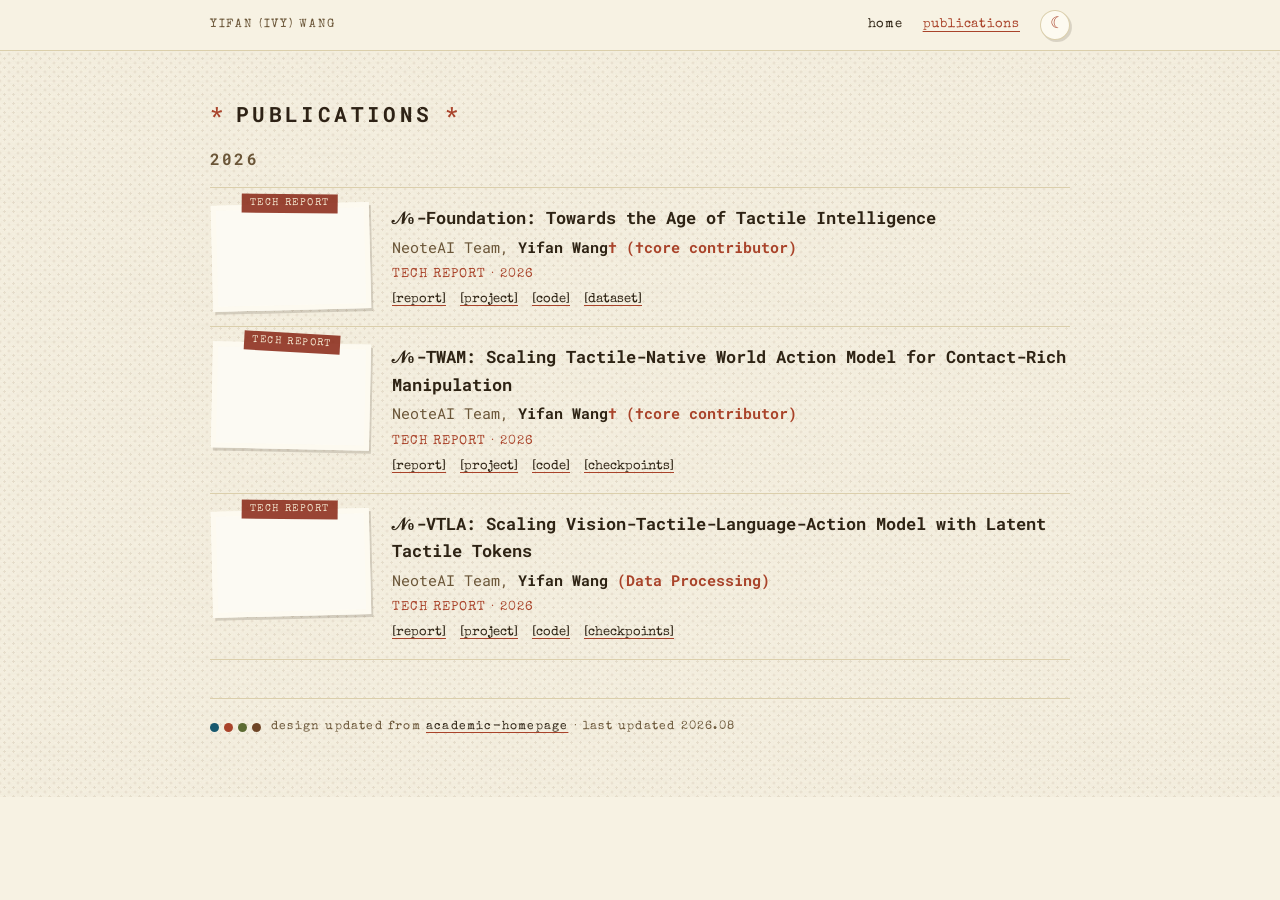
==== publications.html @ ee7c6c46 "Initial homepage: vintage letterpress design on kraft paper - index.html: bio, contacts, news, selec" ====
<!doctype html>
<html lang="en">
<head>
<meta charset="utf-8">
<meta name="viewport" content="width=device-width, initial-scale=1">
<title>Publications — Yifan (Ivy) Wang</title>
<link rel="preconnect" href="https://fonts.googleapis.com">
<link rel="preconnect" href="https://fonts.gstatic.com" crossorigin>
<link href="https://fonts.googleapis.com/css2?family=Roboto+Mono:ital,wght@0,400;0,500;0,700;1,400&family=Roboto+Slab:wght@400;700&family=Special+Elite&display=swap" rel="stylesheet">
<link rel="stylesheet" href="style.css">
</head>
<body>

<nav class="topnav">
  <div class="nav-inner">
    <span class="nav-name">yifan (ivy) wang</span>
    <div class="nav-links">
      <a href="index.html">home</a>
      <a href="publications.html" class="active">publications</a>
      <button class="theme-toggle" type="button" aria-label="Toggle light / dark mode">☾</button>
    </div>
  </div>
</nav>

<!-- 印刷磨损滤镜：rough-sm 给文字毛边，rough-lg 给色块/标签撕裂边 -->
<svg class="svg-defs" aria-hidden="true">
  <filter id="rough-sm" x="-5%" y="-5%" width="110%" height="110%">
    <feTurbulence type="fractalNoise" baseFrequency="0.15" numOctaves="3" seed="7" result="n"/>
    <feDisplacementMap in="SourceGraphic" in2="n" scale="1.6"/>
  </filter>
  <filter id="rough-lg" x="-5%" y="-5%" width="110%" height="110%">
    <feTurbulence type="fractalNoise" baseFrequency="0.055" numOctaves="4" seed="3" result="n"/>
    <feDisplacementMap in="SourceGraphic" in2="n" scale="5"/>
  </filter>
</svg>

<div class="sheet">
  <section>
    <h2 class="marker">publications</h2>
    <h3 class="year">2026</h3>
    <div class="pubs">
      <article class="pub">
        <div class="thumb" data-type="tech report"><video src="media/n0_foundation_demo.mp4" autoplay muted loop playsinline preload="metadata"></video></div>
        <div class="meta">
          <h3 class="title">𝒩₀-Foundation: Towards the Age of Tactile Intelligence</h3>
          <p class="authors">NeoteAI Team, <span class="me">Yifan Wang</span><span class="dagger">†</span> <span class="contrib">(†core contributor)</span></p>
          <span class="venue">TECH REPORT · 2026</span>
          <div class="links"><a href="https://research.neoteai.com/assets/n0-foundation-report.pdf">[report]</a> <a href="https://research.neoteai.com/n0-foundation/">[project]</a> <a href="https://github.com/neoteai/N0-Foundation">[code]</a> <a href="https://huggingface.co/datasets/NeoteAIEmbodied/OpenNeoData">[dataset]</a></div>
        </div>
      </article>
      <article class="pub">
        <div class="thumb" data-type="tech report"><video src="media/n0_twam_demo.mp4" autoplay muted loop playsinline preload="metadata"></video></div>
        <div class="meta">
          <h3 class="title">𝒩₀-TWAM: Scaling Tactile-Native World Action Model for Contact-Rich Manipulation</h3>
          <p class="authors">NeoteAI Team, <span class="me">Yifan Wang</span><span class="dagger">†</span> <span class="contrib">(†core contributor)</span></p>
          <span class="venue">TECH REPORT · 2026</span>
          <div class="links"><a href="https://research.neoteai.com/assets/n0-twam-report.pdf">[report]</a> <a href="https://research.neoteai.com/n0-twam/">[project]</a> <a href="https://github.com/neoteai/N0-TWAM">[code]</a> <a href="https://huggingface.co/NeoteAI/n0-twam-base">[checkpoints]</a></div>
        </div>
      </article>
      <article class="pub">
        <div class="thumb" data-type="tech report"><video src="media/n0_vtla_demo.mp4" autoplay muted loop playsinline preload="metadata"></video></div>
        <div class="meta">
          <h3 class="title">𝒩₀-VTLA: Scaling Vision-Tactile-Language-Action Model with Latent Tactile Tokens</h3>
          <p class="authors">NeoteAI Team, <span class="me">Yifan Wang</span> <span class="contrib">(Data Processing)</span></p>
          <span class="venue">TECH REPORT · 2026</span>
          <div class="links"><a href="https://research.neoteai.com/assets/n0-vtla-report.pdf">[report]</a> <a href="https://research.neoteai.com/n0-vtla/">[project]</a> <a href="https://github.com/neoteai/N0-VTLA">[code]</a> <a href="https://huggingface.co/NeoteAI/n0-vtla-base">[checkpoints]</a></div>
        </div>
      </article>
    </div>
  </section>

  <footer>
    <span><span class="footer-dots" aria-hidden="true"><i></i><i></i><i></i><i></i></span>design updated from <a href="https://github.com/luost26/academic-homepage">academic-homepage</a> · last updated 2026.08</span>
  </footer>
</div>

<script>
(function () {
  var root = document.documentElement;
  var btn = document.querySelector('.theme-toggle');
  var saved = null;
  try { saved = localStorage.getItem('theme'); } catch (e) {}
  if (saved === 'light' || saved === 'dark') root.setAttribute('data-theme', saved);
  function current() {
    var t = root.getAttribute('data-theme');
    if (t === 'light' || t === 'dark') return t;
    return window.matchMedia('(prefers-color-scheme: dark)').matches ? 'dark' : 'light';
  }
  function render() { btn.textContent = current() === 'dark' ? '☀' : '☾'; }
  btn.addEventListener('click', function () {
    var next = current() === 'dark' ? 'light' : 'dark';
    root.setAttribute('data-theme', next);
    try { localStorage.setItem('theme', next); } catch (e) {}
    render();
  });
  render();
})();
</script>
</body>
</html>
---- style.css ----
:root {
    --paper: #F7F2E3;
    --paper-deep: #ECE3C9;
    --cream: #FDFAF0;
    --cream-deep: #F4EDD9;
    --ink: #2E2314;
    --ink-faded: #6B5638;
    --teal: #17586E;
    --rust: #A9432A;
    --olive: #5C6B33;
    --brown: #6E4526;
    --rule: #DBCFAC;
    --tape: rgba(240, 228, 200, 0.5);
    --tape-label: rgba(139, 44, 27, 0.88);
    --frame: rgba(110, 69, 38, 0.35);
    --bg-dot: rgba(110, 69, 38, 0.10);
    --hl-o: rgba(92, 107, 51, 0.30);
    --hl-t: rgba(23, 88, 110, 0.28);
    --hl-r: rgba(169, 67, 42, 0.28);
    --blend: multiply;
    --shape-opacity: 0.9;
    --mono-body: "Roboto Mono", ui-monospace, "SF Mono", Menlo, "Courier New", monospace;
    --tw: "Special Elite", "American Typewriter", "Courier Prime", "Courier New", Courier, monospace;
  }
  @media (prefers-color-scheme: dark) {
    :root {
      --paper: #272016;
      --paper-deep: #1F1911;
      --cream: #362D1F;
      --cream-deep: #2E2619;
      --ink: #E9DCC0;
      --ink-faded: #A38F6C;
      --teal: #5BA6BF;
      --rust: #D0693F;
      --olive: #9AA75C;
      --brown: #C09468;
      --rule: #4A3E2C;
      --tape: rgba(150, 128, 90, 0.35);
    --tape-label: rgba(178, 74, 50, 0.9);
      --frame: rgba(233, 220, 192, 0.28);
    --bg-dot: rgba(233, 220, 192, 0.11);
    --hl-o: rgba(154, 167, 92, 0.45);
    --hl-t: rgba(91, 166, 191, 0.42);
    --hl-r: rgba(208, 105, 63, 0.45);
      --blend: screen;
      --shape-opacity: 0.4;
    }
  }
  :root[data-theme="light"] {
    --paper: #F7F2E3;
    --paper-deep: #ECE3C9;
    --cream: #FDFAF0;
    --cream-deep: #F4EDD9;
    --ink: #2E2314;
    --ink-faded: #6B5638;
    --teal: #17586E;
    --rust: #A9432A;
    --olive: #5C6B33;
    --brown: #6E4526;
    --rule: #DBCFAC;
    --tape: rgba(240, 228, 200, 0.5);
    --tape-label: rgba(139, 44, 27, 0.88);
    --frame: rgba(110, 69, 38, 0.35);
    --bg-dot: rgba(110, 69, 38, 0.10);
    --hl-o: rgba(92, 107, 51, 0.30);
    --hl-t: rgba(23, 88, 110, 0.28);
    --hl-r: rgba(169, 67, 42, 0.28);
    --blend: multiply;
    --shape-opacity: 0.9;
  }
  :root[data-theme="dark"] {
    --paper: #272016;
    --paper-deep: #1F1911;
    --cream: #362D1F;
    --cream-deep: #2E2619;
    --ink: #E9DCC0;
    --ink-faded: #A38F6C;
    --teal: #5BA6BF;
    --rust: #D0693F;
    --olive: #9AA75C;
    --brown: #C09468;
    --rule: #4A3E2C;
    --tape: rgba(150, 128, 90, 0.35);
    --tape-label: rgba(178, 74, 50, 0.9);
    --frame: rgba(233, 220, 192, 0.28);
    --bg-dot: rgba(233, 220, 192, 0.11);
    --hl-o: rgba(154, 167, 92, 0.45);
    --hl-t: rgba(91, 166, 191, 0.42);
    --hl-r: rgba(208, 105, 63, 0.45);
    --blend: screen;
    --shape-opacity: 0.4;
  }

  html { background: var(--paper); }
  body {
    margin: 0;
    /* 浅牛皮纸：45° 半调波点网屏 + 细噪点 + 横向纤维 */
    background:
      radial-gradient(var(--bg-dot) 1.1px, transparent 1.3px),
      radial-gradient(var(--bg-dot) 1.1px, transparent 1.3px),
      url('data:image/svg+xml;utf8,<svg xmlns="http://www.w3.org/2000/svg" width="180" height="180"><filter id="n"><feTurbulence type="fractalNoise" baseFrequency="0.85" numOctaves="3"/><feColorMatrix values="0 0 0 0 0.35 0 0 0 0 0.27 0 0 0 0 0.15 0 0 0 0.06 0"/></filter><rect width="180" height="180" filter="url(%23n)"/></svg>'),
      url('data:image/svg+xml;utf8,<svg xmlns="http://www.w3.org/2000/svg" width="300" height="300"><filter id="f"><feTurbulence type="turbulence" baseFrequency="0.012 0.28" numOctaves="2"/><feColorMatrix values="0 0 0 0 0.32 0 0 0 0 0.24 0 0 0 0 0.12 0 0 0 0.04 0"/></filter><rect width="300" height="300" filter="url(%23f)"/></svg>'),
      var(--paper);
    background-size: 9px 9px, 9px 9px, 180px 180px, 300px 300px, auto;
    background-position: 0 0, 4.5px 4.5px, 0 0, 0 0, 0 0;
    color: var(--ink);
    font-family: var(--mono-body);
    font-size: 15px;
    line-height: 1.68;
    overflow-x: hidden;
    position: relative;
  }
  .sheet {
    max-width: 860px;
    margin: 0 auto;
    padding: 46px 28px 60px;
    display: flex;
    flex-direction: column;
    gap: 38px;
    position: relative;
    z-index: 1;
  }

  a { color: var(--ink); text-decoration: underline; text-decoration-color: var(--rust); text-underline-offset: 3px; }
  a:hover { color: var(--rust); }
  a:focus-visible { outline: 2px dashed var(--rust); outline-offset: 2px; }

  .svg-defs { position: absolute; width: 0; height: 0; overflow: hidden; }

  /* 明暗切换：导航栏里的小圆贴纸 */
  .theme-toggle {

    width: 30px; height: 30px;
    display: flex; align-items: center; justify-content: center;
    background: var(--cream);
    border: 1px solid var(--rule);
    border-radius: 50%;
    color: var(--rust);
    font-family: var(--tw); font-size: 16px; line-height: 1;
    cursor: pointer;
    box-shadow: 2px 2px 0 rgba(46, 35, 20, 0.15);
    transform: rotate(3deg);
    padding: 0;
  }
  .theme-toggle:hover { background: var(--rust); color: var(--paper); }
  .theme-toggle:focus-visible { outline: 2px dashed var(--rust); outline-offset: 2px; }

  /* ── header ── */
  header { display: flex; gap: 28px; align-items: flex-start; justify-content: space-between; flex-wrap: wrap; position: relative; }

  .masthead { flex: 1 1 340px; display: flex; flex-direction: column; gap: 14px; position: relative; z-index: 1; }
  h1 {
    margin: 0;
    font-family: var(--mono-body);
    font-weight: 700;
    font-size: clamp(30px, 6vw, 42px);
    letter-spacing: 0.01em;
    text-wrap: balance;
    filter: url(#rough-sm);
    text-shadow: 3px 2px 0 rgba(169, 67, 42, 0.30);
  }
  .underline-ink {
    width: 210px; height: 6px; border: none; margin: 0;
    background: var(--rust);
    clip-path: polygon(0 30%, 100% 0, 100% 70%, 2% 100%);
    filter: url(#rough-sm);
  }
  .bio { margin: 0; font-size: 15px; }
  .hl { padding: 0 2px; }
  .hl-olive { background: linear-gradient(transparent 55%, var(--hl-o) 55%); }
  .hl-teal  { background: linear-gradient(transparent 55%, var(--hl-t) 55%); }
  .hl-rust  { background: linear-gradient(transparent 55%, var(--hl-r) 55%); }
  .contact-row {
    display: flex; flex-wrap: wrap; align-items: center; gap: 8px 22px;
    width: 100%;
    padding: 10px 2px;
    border-top: 1px solid var(--rule);
    border-bottom: 1px solid var(--rule);
    font-family: var(--tw); font-size: 13px; letter-spacing: 0.06em;
  }
  .contact-row a, .contact-row .plain { display: inline-flex; align-items: center; gap: 6px; }
  .contact-row svg {
    width: 13px; height: 13px; flex: 0 0 auto;
    stroke: var(--rust); fill: none;
    stroke-width: 1.6; stroke-linecap: round; stroke-linejoin: round;
  }
  .contact-row svg.icon-fill { fill: var(--rust); stroke: none; }

  /* 奶油色贴纸标签(照片) */
  .polaroid {
    flex: 0 0 auto;
    background: var(--cream);
    padding: 10px 10px 26px;
    transform: rotate(2deg);
    position: relative;
    z-index: 1;
    box-shadow: 3px 4px 0 rgba(46, 35, 20, 0.22);
  }
  .polaroid::before {
    content: "";
    position: absolute; top: -12px; left: 50%;
    width: 84px; height: 24px;
    transform: translateX(-50%) rotate(-3deg);
    background: var(--tape);
    border-left: 1px dashed rgba(0,0,0,0.12);
    border-right: 1px dashed rgba(0,0,0,0.12);
  }
  .polaroid .frame {
    width: 150px; height: 170px;
    background: var(--cream-deep);
  }
  .polaroid .frame img { width: 100%; height: 100%; object-fit: cover; display: block; }

  /* ── 栏目标题：凸版印刷风 ── */
  section { display: flex; flex-direction: column; gap: 14px; }
  .marker {
    margin: 0;
    font-family: var(--mono-body);
    font-weight: 700;
    font-size: 21px;
    letter-spacing: 0.16em;
    text-transform: uppercase;
    filter: url(#rough-sm);
  }
  .marker::before, .marker::after { content: " * "; color: var(--rust); letter-spacing: 0; }

  /* ── news ── */
  .news { margin: 0; padding: 0; list-style: none; display: flex; flex-direction: column; }
  .news li {
    display: flex; gap: 18px; align-items: baseline;
    padding: 9px 2px;
    border-bottom: 1px solid var(--rule);
  }
  .news li:first-child { border-top: 1px solid var(--rule); }
  .news time {
    flex: 0 0 auto;
    font-family: var(--tw); font-size: 13px;
    color: var(--ink-faded);
    font-variant-numeric: tabular-nums;
  }
  .badge-new {
    font-family: var(--tw); font-size: 11px;
    background: var(--rust); color: var(--paper);
    padding: 1px 6px; margin-left: 6px;
    transform: rotate(-2deg); display: inline-block;
  }

  /* ── 论文：横线分隔的平铺列表，缩略图仍是胶带贴的照片 ── */
  .pubs { display: flex; flex-direction: column; }
  .pub {
    display: flex; gap: 22px; align-items: flex-start;
    position: relative;
    padding: 16px 2px 15px;
    border-bottom: 1px solid var(--rule);
  }
  .pub:first-child { border-top: 1px solid var(--rule); }
  /* 相纸边框：白底论文图直接放进来不违和 */
  .pub .thumb {
    flex: 0 0 148px; height: 96px;
    position: relative;
    transform: rotate(-1.4deg);
    display: flex; align-items: center; justify-content: center;
    color: var(--ink-faded); font-family: var(--tw); font-size: 11px; letter-spacing: 0.1em;
    background: #FCFAF3;
    border: 5px solid var(--cream);
    box-shadow: 2px 3px 0 rgba(46, 35, 20, 0.16);
  }
  .pub .thumb img, .pub .thumb video { width: 100%; height: 100%; object-fit: cover; display: block; }
  .pub:nth-child(2n) .thumb { transform: rotate(1.2deg); }
  /* 暗红胶带即类型标签 */
  .pub .thumb::before {
    content: attr(data-type);
    position: absolute; top: -15px; left: 50%;
    min-width: 80px; height: 19px;
    padding: 0 8px;
    transform: translateX(-50%) rotate(2deg);
    background: var(--tape-label);
    font-family: var(--tw); font-size: 10px; line-height: 19px;
    letter-spacing: 0.14em; text-transform: uppercase; text-align: center;
    color: #F5E9D2;
    white-space: nowrap;
    z-index: 1;
  }
  /* 悬停晃动：像胶带没粘牢 */
  @media (prefers-reduced-motion: no-preference) {
    @keyframes wobble-settle {
      0% { transform: rotate(-1.4deg); }
      28% { transform: rotate(2deg); }
      55% { transform: rotate(-1.1deg); }
      78% { transform: rotate(0.6deg); }
      100% { transform: rotate(0deg); }
    }
    .pub:hover .thumb { animation: wobble-settle 0.6s ease-in-out; transform: rotate(0deg); }
  }
  .pub .meta { display: flex; flex-direction: column; gap: 4px; }
  .pub .title { margin: 0; font-family: var(--mono-body); font-size: 16.5px; font-weight: 700; }
  .pub .authors { margin: 0; font-size: 14.5px; color: var(--ink-faded); }
  .pub .authors .me { color: var(--ink); font-weight: 700; }
  .pub .venue { font-family: var(--tw); font-size: 12.5px; letter-spacing: 0.08em; color: var(--rust); }
  .pub .links { font-family: var(--tw); font-size: 13px; display: flex; gap: 14px; flex-wrap: wrap; }

  /* ── 待填 placeholder ── */
  .todo {
    border: 1px dashed var(--rust);
    color: var(--rust);
    font-family: var(--tw); font-size: 13px;
    padding: 1px 7px;
    white-space: nowrap;
  }

  footer {
    border-top: 1px solid var(--rule);
    padding-top: 18px;
    display: flex; justify-content: space-between; align-items: baseline; gap: 12px; flex-wrap: wrap;
    font-family: var(--tw); font-size: 12px; letter-spacing: 0.1em;
    color: var(--ink-faded);
  }
  .footer-dots { display: inline-flex; gap: 5px; margin-right: 10px; vertical-align: middle; }
  .footer-dots i { width: 9px; height: 9px; border-radius: 50%; display: inline-block; }
  .footer-dots i:nth-child(1) { background: var(--teal); }
  .footer-dots i:nth-child(2) { background: var(--rust); }
  .footer-dots i:nth-child(3) { background: var(--olive); }
  .footer-dots i:nth-child(4) { background: var(--brown); }

  /* ── 顶部导航（结构参考 academic-homepage）── */
  .topnav {
    position: sticky; top: 0; z-index: 10;
    background: var(--paper);
    border-bottom: 1px solid var(--rule);
  }
  .nav-inner {
    max-width: 860px; margin: 0 auto;
    padding: 10px 28px;
    display: flex; justify-content: space-between; align-items: center; gap: 16px;
    font-family: var(--tw);
  }
  .nav-name { font-size: 12px; letter-spacing: 0.14em; text-transform: uppercase; color: var(--ink-faded); }
  .nav-links { display: flex; align-items: center; gap: 20px; font-size: 13px; letter-spacing: 0.06em; }
  .nav-links a { text-decoration: none; color: var(--ink); }
  .nav-links a:hover { color: var(--rust); }
  .nav-links a.active {
    color: var(--rust);
    text-decoration: underline; text-decoration-color: var(--rust); text-underline-offset: 4px;
  }

  /* ── publications 详情页 ── */
  .year {
    margin: 0;
    font-family: var(--mono-body);
    font-size: 16px; font-weight: 700;
    letter-spacing: 0.14em;
    color: var(--ink-faded);
  }
  .more-link { font-family: var(--tw); font-size: 13px; align-self: flex-start; }

  /* 作者行里的 core contributor 强调 */
  .authors .dagger { color: var(--rust); font-weight: 700; }
  .authors .contrib { color: var(--rust); font-weight: 700; }

  /* wechat 悬停二维码：小拍立得弹出 */
  .wechat { position: relative; cursor: pointer; }
  .qr-pop {
    position: absolute; bottom: calc(100% + 14px); left: 50%;
    transform: translateX(-50%) rotate(-2deg);
    display: none;
    background: var(--cream);
    padding: 8px 8px 12px;
    box-shadow: 3px 4px 0 rgba(46, 35, 20, 0.22);
    z-index: 20;
  }
  .qr-pop::before {
    content: "";
    position: absolute; top: -10px; left: 50%;
    width: 64px; height: 20px;
    transform: translateX(-50%) rotate(3deg);
    background: var(--tape);
  }
  .qr-pop img { width: 150px; height: 150px; display: block; }
  .wechat:hover .qr-pop, .wechat:focus-within .qr-pop { display: block; }

  /* wechat 虽非链接，样式与其他链接统一 */
  .contact-row .plain {
    text-decoration: underline;
    text-decoration-color: var(--rust);
    text-underline-offset: 3px;
  }
  .contact-row .plain:hover { color: var(--rust); }
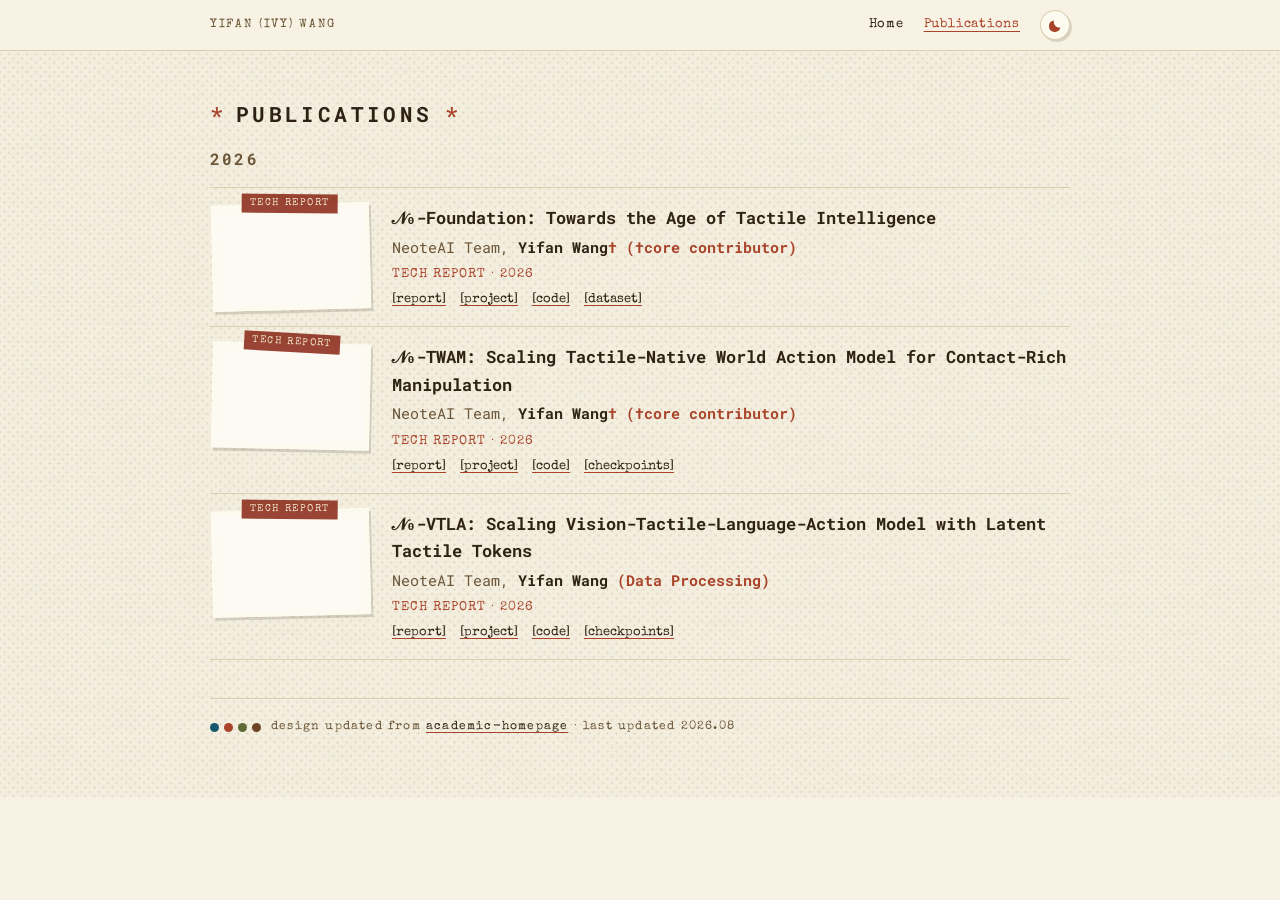
==== commit b5be4aeb: "Polish: capitalize nav, SVG theme icons, bold arrow, mobile layout - Nav links Home / Publications c" ====
--- a/publications.html
+++ b/publications.html
@@ -15,8 +15,8 @@
   <div class="nav-inner">
     <span class="nav-name">yifan (ivy) wang</span>
     <div class="nav-links">
-      <a href="index.html">home</a>
-      <a href="publications.html" class="active">publications</a>
+      <a href="index.html">Home</a>
+      <a href="publications.html" class="active">Publications</a>
       <button class="theme-toggle" type="button" aria-label="Toggle light / dark mode">☾</button>
     </div>
   </div>
@@ -86,7 +86,9 @@
     if (t === 'light' || t === 'dark') return t;
     return window.matchMedia('(prefers-color-scheme: dark)').matches ? 'dark' : 'light';
   }
-  function render() { btn.textContent = current() === 'dark' ? '☀' : '☾'; }
+  var SUN = '<svg viewBox="0 0 16 16" aria-hidden="true"><circle cx="8" cy="8" r="3.1" fill="currentColor"/><g stroke="currentColor" stroke-width="1.5" stroke-linecap="round"><path d="M8 1v2M8 13v2M1 8h2M13 8h2M3.05 3.05l1.4 1.4M11.55 11.55l1.4 1.4M3.05 12.95l1.4-1.4M11.55 4.45l1.4-1.4"/></g></svg>';
+  var MOON = '<svg viewBox="0 0 16 16" aria-hidden="true"><path fill="currentColor" d="M13.4 9.9A6.2 6.2 0 0 1 6.1 2.6a6.2 6.2 0 1 0 7.3 7.3Z"/></svg>';
+  function render() { btn.innerHTML = current() === 'dark' ? SUN : MOON; }
   btn.addEventListener('click', function () {
     var next = current() === 'dark' ? 'light' : 'dark';
     root.setAttribute('data-theme', next);
--- a/style.css
+++ b/style.css
@@ -385,3 +385,26 @@
     text-underline-offset: 3px;
   }
   .contact-row .plain:hover { color: var(--rust); }
+
+  /* 明暗按钮内的 SVG 图标（绝对居中） */
+  .theme-toggle svg { width: 15px; height: 15px; display: block; }
+
+  /* 粗箭头 more-link */
+  .more-link { display: inline-flex; align-items: center; gap: 7px; }
+  .more-link svg {
+    width: 15px; height: 12px; flex: 0 0 auto;
+    stroke: var(--rust); fill: none;
+    stroke-width: 2.4; stroke-linecap: round; stroke-linejoin: round;
+  }
+
+  /* ── 小屏适配 ── */
+  @media (max-width: 640px) {
+    .sheet { padding: 30px 18px 44px; gap: 28px; }
+    .nav-inner { padding: 8px 16px; flex-wrap: wrap; gap: 8px 14px; }
+    header { gap: 18px; }
+    .polaroid { margin: 6px auto 0; }
+    .contact-row { gap: 8px 16px; }
+    .pub { flex-direction: column; gap: 16px; }
+    .pub .thumb { width: min(100%, 250px); height: 140px; flex: 0 0 auto; }
+    .qr-pop { left: 0; transform: rotate(-2deg); }
+  }
